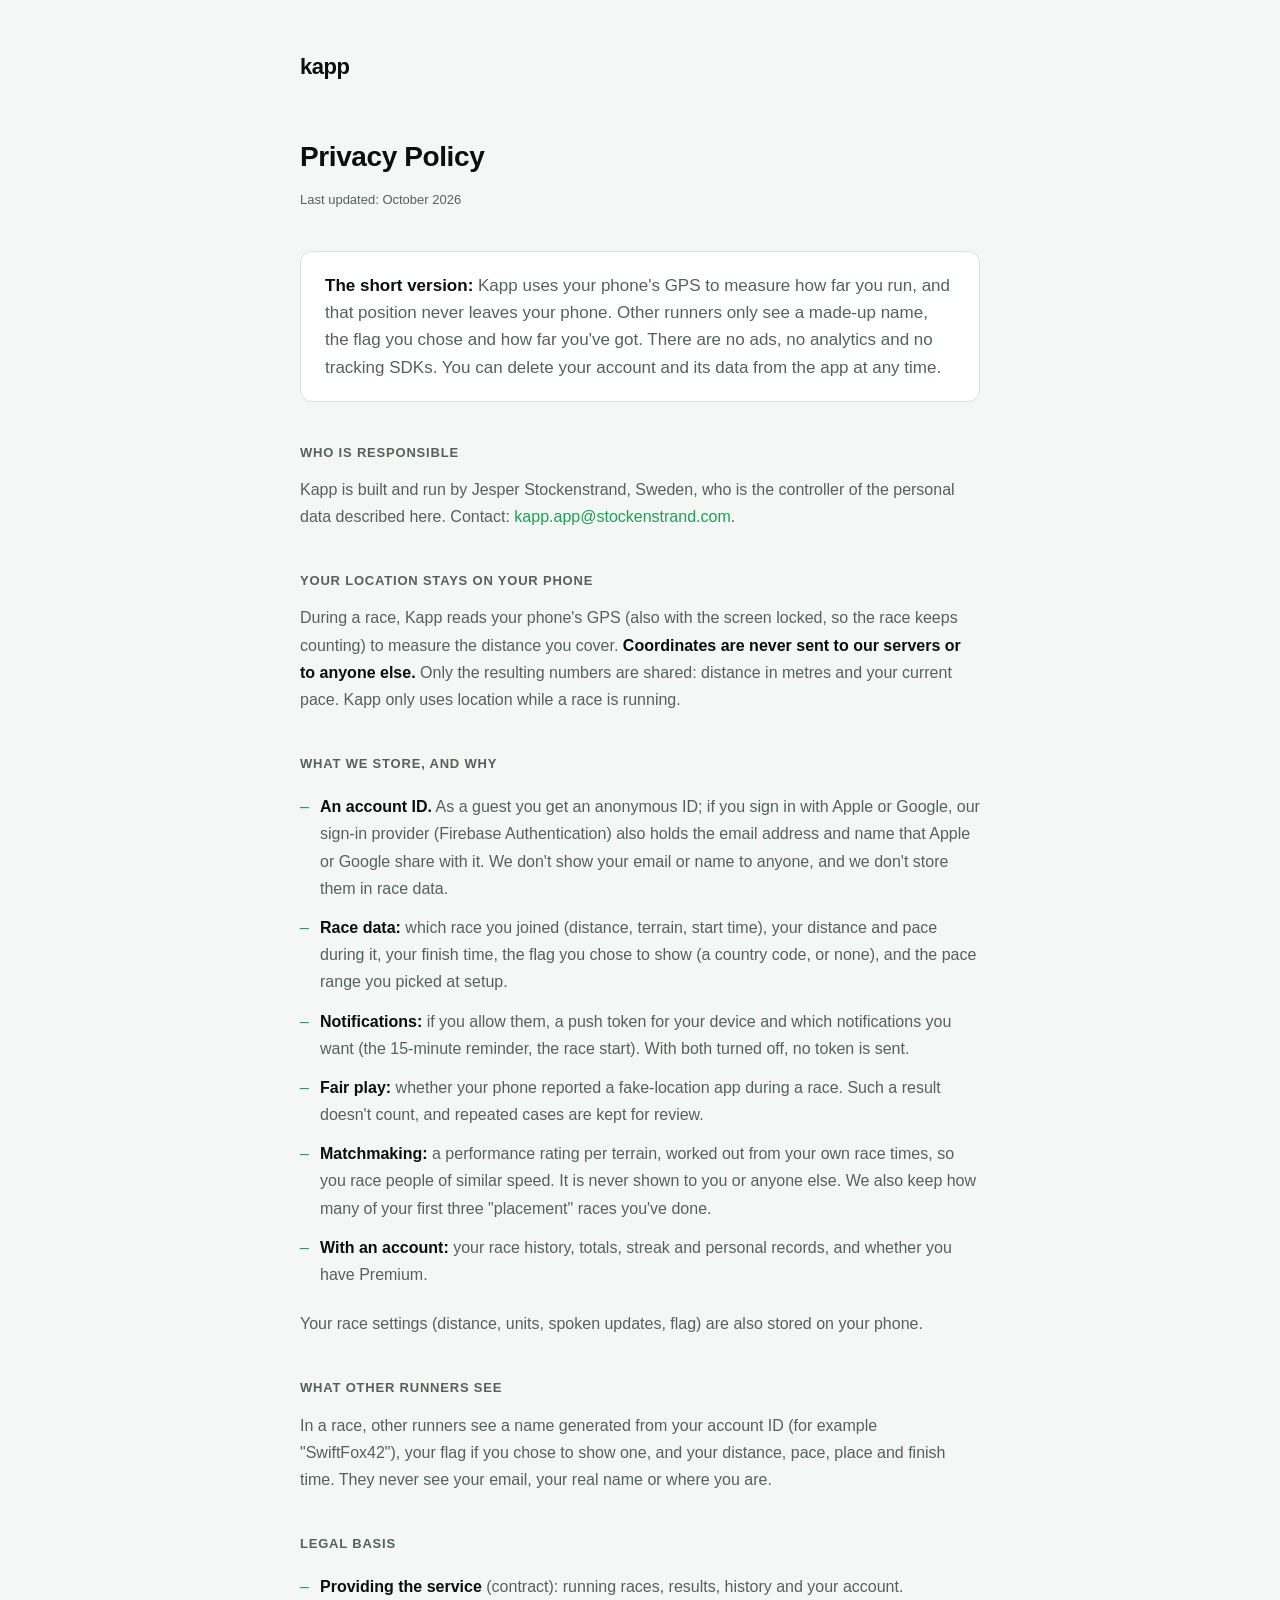
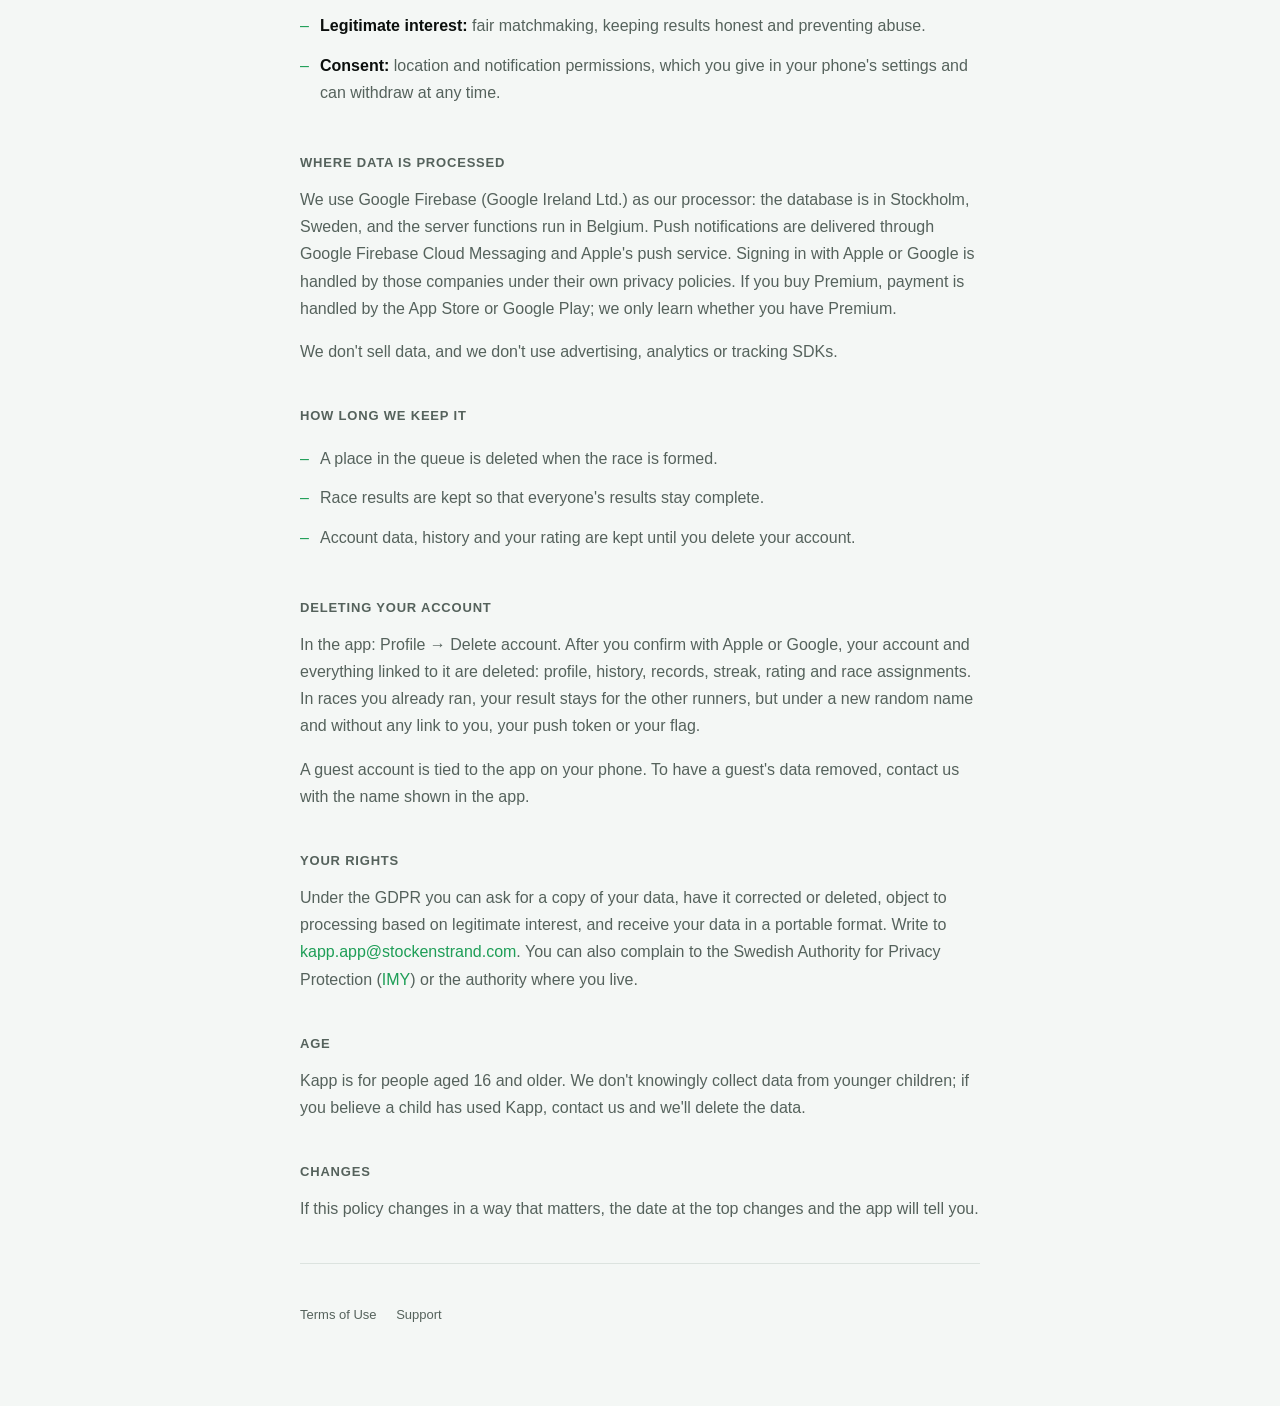
==== privacy.html @ 86545ce7 "Privacy policy, terms and support pages for Kapp" ====
<!DOCTYPE html>
<html lang="en">
<head>
  <meta charset="UTF-8" />
  <meta name="viewport" content="width=device-width, initial-scale=1.0" />
  <title>Privacy Policy — Kapp</title>
  <link rel="stylesheet" href="style.css" />
</head>
<body>
  <div class="container">

    <a class="wordmark" href="./">kapp</a>

    <h1>Privacy Policy</h1>
    <p class="updated">Last updated: October 2026</p>

    <div class="lead">
      <strong>The short version:</strong> Kapp uses your phone's GPS to measure how far you run, and that position never leaves your phone. Other runners only see a made-up name, the flag you chose and how far you've got. There are no ads, no analytics and no tracking SDKs. You can delete your account and its data from the app at any time.
    </div>

    <h2>Who is responsible</h2>
    <p>Kapp is built and run by Jesper Stockenstrand, Sweden, who is the controller of the personal data described here. Contact: <a href="mailto:kapp.app@stockenstrand.com">kapp.app@stockenstrand.com</a>.</p>

    <h2>Your location stays on your phone</h2>
    <p>During a race, Kapp reads your phone's GPS (also with the screen locked, so the race keeps counting) to measure the distance you cover. <strong>Coordinates are never sent to our servers or to anyone else.</strong> Only the resulting numbers are shared: distance in metres and your current pace. Kapp only uses location while a race is running.</p>

    <h2>What we store, and why</h2>
    <ul>
      <li><strong>An account ID.</strong> As a guest you get an anonymous ID; if you sign in with Apple or Google, our sign-in provider (Firebase Authentication) also holds the email address and name that Apple or Google share with it. We don't show your email or name to anyone, and we don't store them in race data.</li>
      <li><strong>Race data:</strong> which race you joined (distance, terrain, start time), your distance and pace during it, your finish time, the flag you chose to show (a country code, or none), and the pace range you picked at setup.</li>
      <li><strong>Notifications:</strong> if you allow them, a push token for your device and which notifications you want (the 15-minute reminder, the race start). With both turned off, no token is sent.</li>
      <li><strong>Fair play:</strong> whether your phone reported a fake-location app during a race. Such a result doesn't count, and repeated cases are kept for review.</li>
      <li><strong>Matchmaking:</strong> a performance rating per terrain, worked out from your own race times, so you race people of similar speed. It is never shown to you or anyone else. We also keep how many of your first three "placement" races you've done.</li>
      <li><strong>With an account:</strong> your race history, totals, streak and personal records, and whether you have Premium.</li>
    </ul>
    <p>Your race settings (distance, units, spoken updates, flag) are also stored on your phone.</p>

    <h2>What other runners see</h2>
    <p>In a race, other runners see a name generated from your account ID (for example "SwiftFox42"), your flag if you chose to show one, and your distance, pace, place and finish time. They never see your email, your real name or where you are.</p>

    <h2>Legal basis</h2>
    <ul>
      <li><strong>Providing the service</strong> (contract): running races, results, history and your account.</li>
      <li><strong>Legitimate interest:</strong> fair matchmaking, keeping results honest and preventing abuse.</li>
      <li><strong>Consent:</strong> location and notification permissions, which you give in your phone's settings and can withdraw at any time.</li>
    </ul>

    <h2>Where data is processed</h2>
    <p>We use Google Firebase (Google Ireland Ltd.) as our processor: the database is in Stockholm, Sweden, and the server functions run in Belgium. Push notifications are delivered through Google Firebase Cloud Messaging and Apple's push service. Signing in with Apple or Google is handled by those companies under their own privacy policies. If you buy Premium, payment is handled by the App Store or Google Play; we only learn whether you have Premium.</p>
    <p>We don't sell data, and we don't use advertising, analytics or tracking SDKs.</p>

    <h2>How long we keep it</h2>
    <ul>
      <li>A place in the queue is deleted when the race is formed.</li>
      <li>Race results are kept so that everyone's results stay complete.</li>
      <li>Account data, history and your rating are kept until you delete your account.</li>
    </ul>

    <h2>Deleting your account</h2>
    <p>In the app: Profile → Delete account. After you confirm with Apple or Google, your account and everything linked to it are deleted: profile, history, records, streak, rating and race assignments. In races you already ran, your result stays for the other runners, but under a new random name and without any link to you, your push token or your flag.</p>
    <p>A guest account is tied to the app on your phone. To have a guest's data removed, contact us with the name shown in the app.</p>

    <h2>Your rights</h2>
    <p>Under the GDPR you can ask for a copy of your data, have it corrected or deleted, object to processing based on legitimate interest, and receive your data in a portable format. Write to <a href="mailto:kapp.app@stockenstrand.com">kapp.app@stockenstrand.com</a>. You can also complain to the Swedish Authority for Privacy Protection (<a href="https://www.imy.se">IMY</a>) or the authority where you live.</p>

    <h2>Age</h2>
    <p>Kapp is for people aged 16 and older. We don't knowingly collect data from younger children; if you believe a child has used Kapp, contact us and we'll delete the data.</p>

    <h2>Changes</h2>
    <p>If this policy changes in a way that matters, the date at the top changes and the app will tell you.</p>

    <hr />
    <footer>
      <a href="terms.html">Terms of Use</a>
      <a href="support.html">Support</a>
    </footer>
  </div>
</body>
</html>
---- style.css ----
*, *::before, *::after { box-sizing: border-box; margin: 0; padding: 0; }
:root {
  --bg: #0B0F0D; --surface: #151B18; --border: #2A3430;
  --text: #EEF3F0; --text-secondary: #9AA8A1; --accent: #3DDC84;
}
@media (prefers-color-scheme: light) {
  :root { --bg: #F4F7F5; --surface: #FFFFFF; --border: #DCE3DF;
          --text: #0B0F0D; --text-secondary: #55625C; --accent: #1E9E57; }
}
body { background: var(--bg); color: var(--text);
  font-family: -apple-system, BlinkMacSystemFont, "Segoe UI", Roboto, sans-serif;
  font-size: 16px; line-height: 1.7; padding: 48px 20px 80px; }
.container { max-width: 680px; margin: 0 auto; }
.wordmark { font-size: 22px; font-weight: 700; letter-spacing: -0.5px; color: var(--text);
  margin-bottom: 48px; display: block; text-decoration: none; }
h1 { font-size: 28px; font-weight: 700; letter-spacing: -0.4px; margin-bottom: 8px; }
.updated { font-size: 13px; color: var(--text-secondary); margin-bottom: 40px; }
.lead { font-size: 17px; color: var(--text-secondary); margin-bottom: 40px; padding: 20px 24px;
  background: var(--surface); border-radius: 12px; border: 1px solid var(--border); line-height: 1.6; }
.lead strong { color: var(--text); }
h2 { font-size: 13px; font-weight: 600; letter-spacing: 0.8px; text-transform: uppercase;
  color: var(--text-secondary); margin-top: 40px; margin-bottom: 12px; }
h3 { font-size: 16px; margin-bottom: 6px; }
p { color: var(--text-secondary); margin-bottom: 16px; }
p strong, li strong { color: var(--text); font-weight: 600; }
ul { list-style: none; margin-bottom: 16px; }
ul li { color: var(--text-secondary); padding: 6px 0 6px 20px; position: relative; }
ul li::before { content: "–"; position: absolute; left: 0; color: var(--accent); }
.card { background: var(--surface); border: 1px solid var(--border); border-radius: 12px;
  padding: 18px 20px; margin-bottom: 12px; }
.card p:last-child { margin-bottom: 0; }
a { color: var(--accent); text-decoration: none; }
a:hover { text-decoration: underline; }
hr { border: none; border-top: 1px solid var(--border); margin: 40px 0; }
footer { font-size: 13px; color: var(--text-secondary); }
footer a { color: var(--text-secondary); margin-right: 16px; }
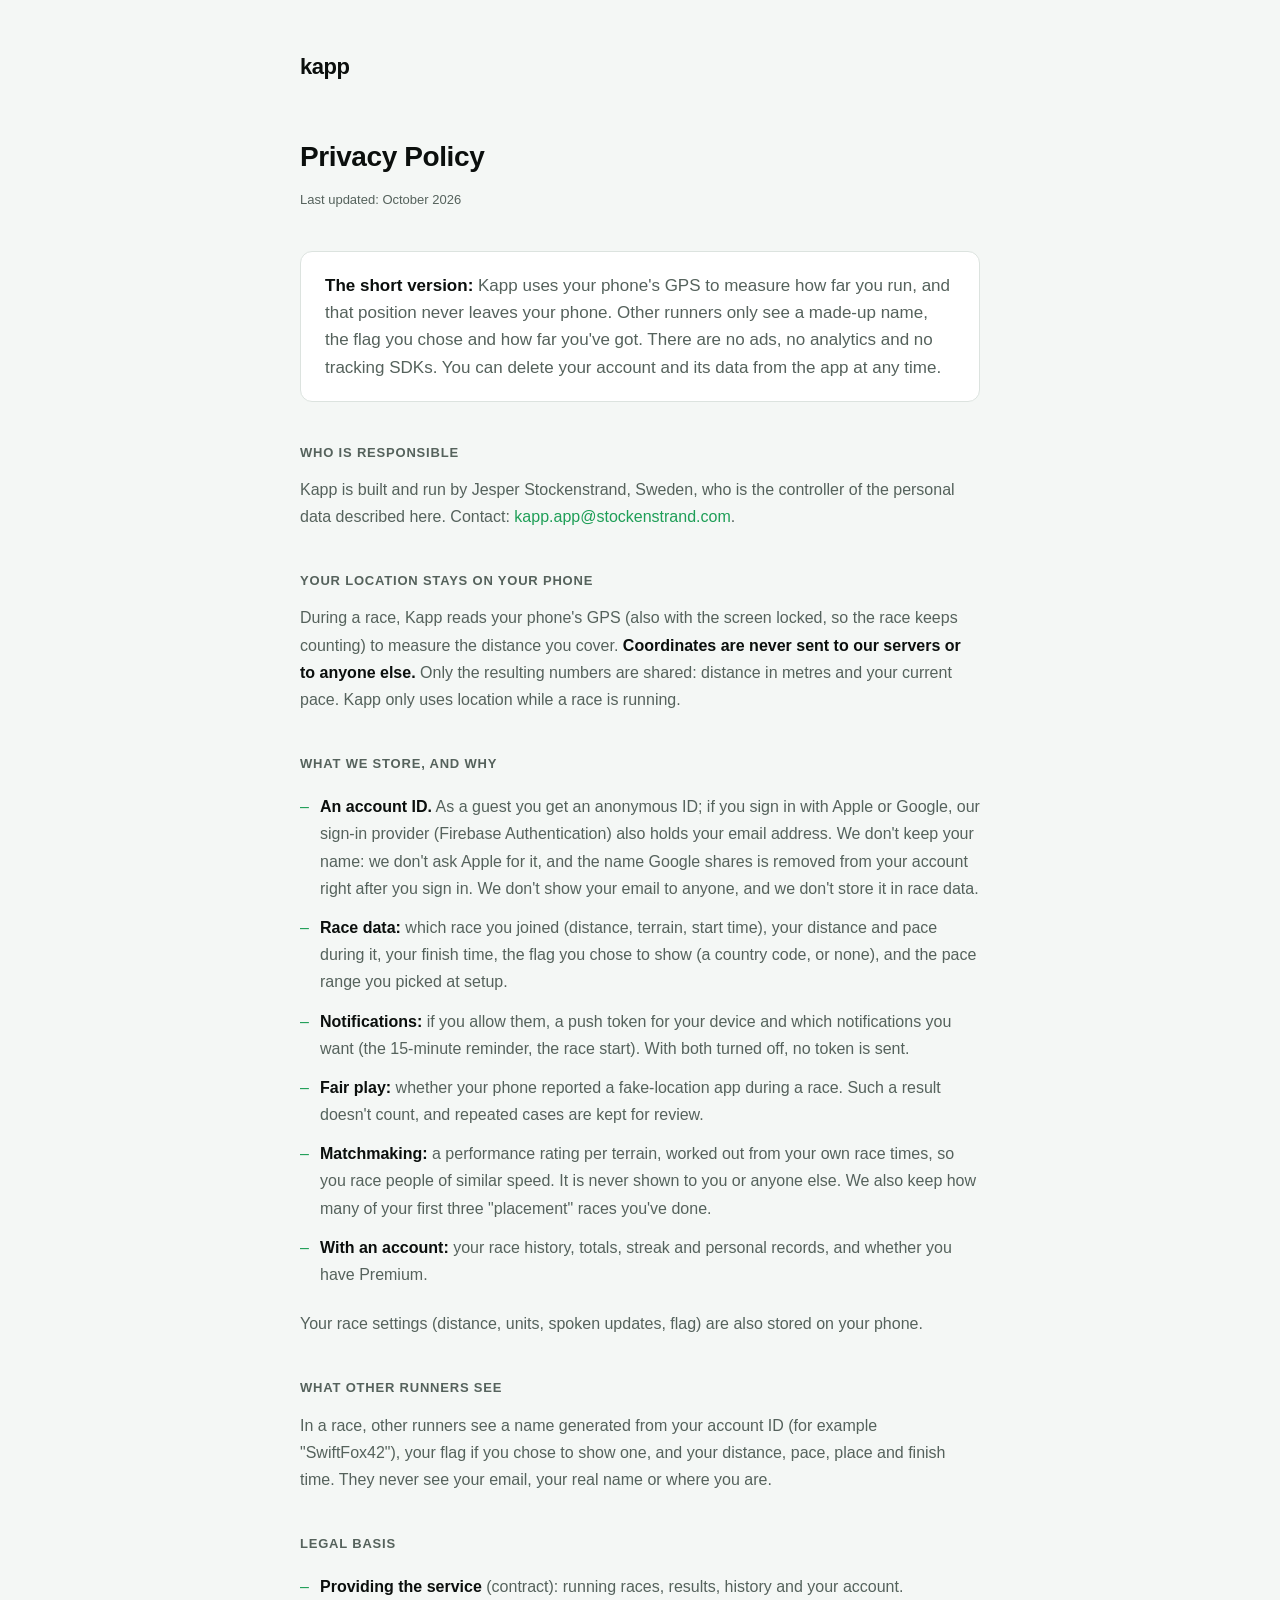
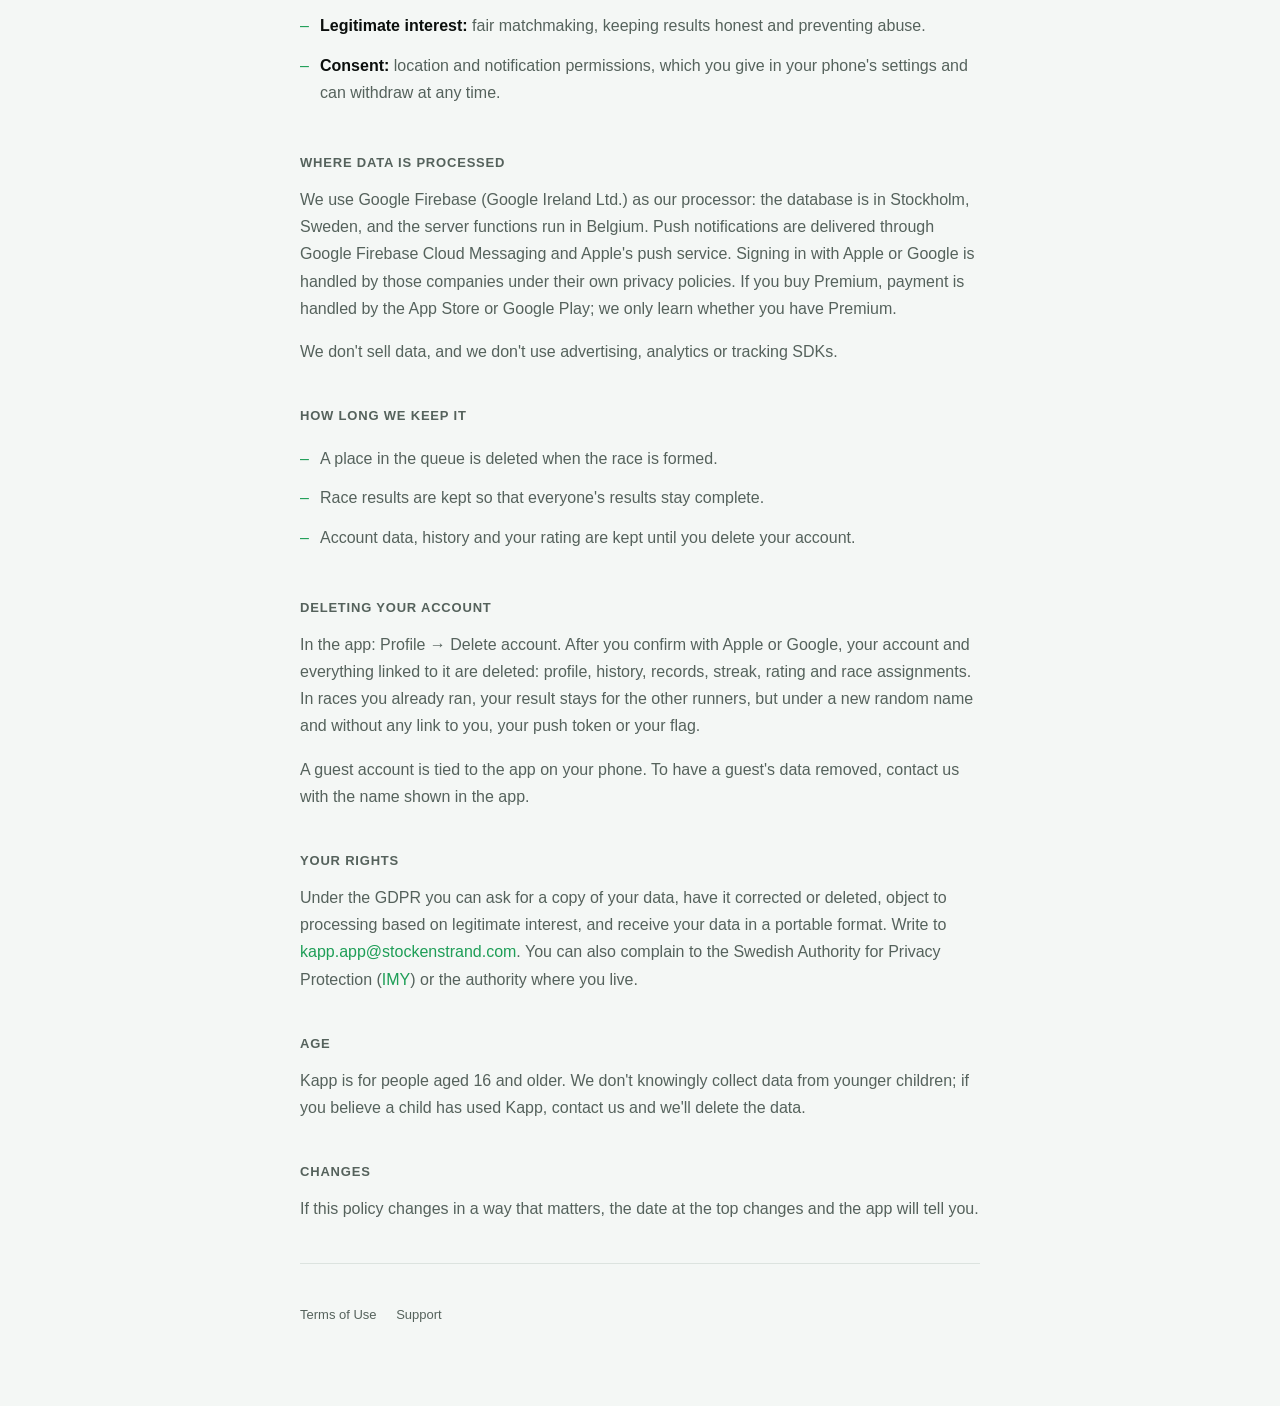
==== commit 25829f84: "privacy: Kapp no longer keeps the Apple/Google account name Matches the app from 0.27.8 (#108): Appl" ====
--- a/privacy.html
+++ b/privacy.html
@@ -26,7 +26,7 @@
 
     <h2>What we store, and why</h2>
     <ul>
-      <li><strong>An account ID.</strong> As a guest you get an anonymous ID; if you sign in with Apple or Google, our sign-in provider (Firebase Authentication) also holds the email address and name that Apple or Google share with it. We don't show your email or name to anyone, and we don't store them in race data.</li>
+      <li><strong>An account ID.</strong> As a guest you get an anonymous ID; if you sign in with Apple or Google, our sign-in provider (Firebase Authentication) also holds your email address. We don't keep your name: we don't ask Apple for it, and the name Google shares is removed from your account right after you sign in. We don't show your email to anyone, and we don't store it in race data.</li>
       <li><strong>Race data:</strong> which race you joined (distance, terrain, start time), your distance and pace during it, your finish time, the flag you chose to show (a country code, or none), and the pace range you picked at setup.</li>
       <li><strong>Notifications:</strong> if you allow them, a push token for your device and which notifications you want (the 15-minute reminder, the race start). With both turned off, no token is sent.</li>
       <li><strong>Fair play:</strong> whether your phone reported a fake-location app during a race. Such a result doesn't count, and repeated cases are kept for review.</li>
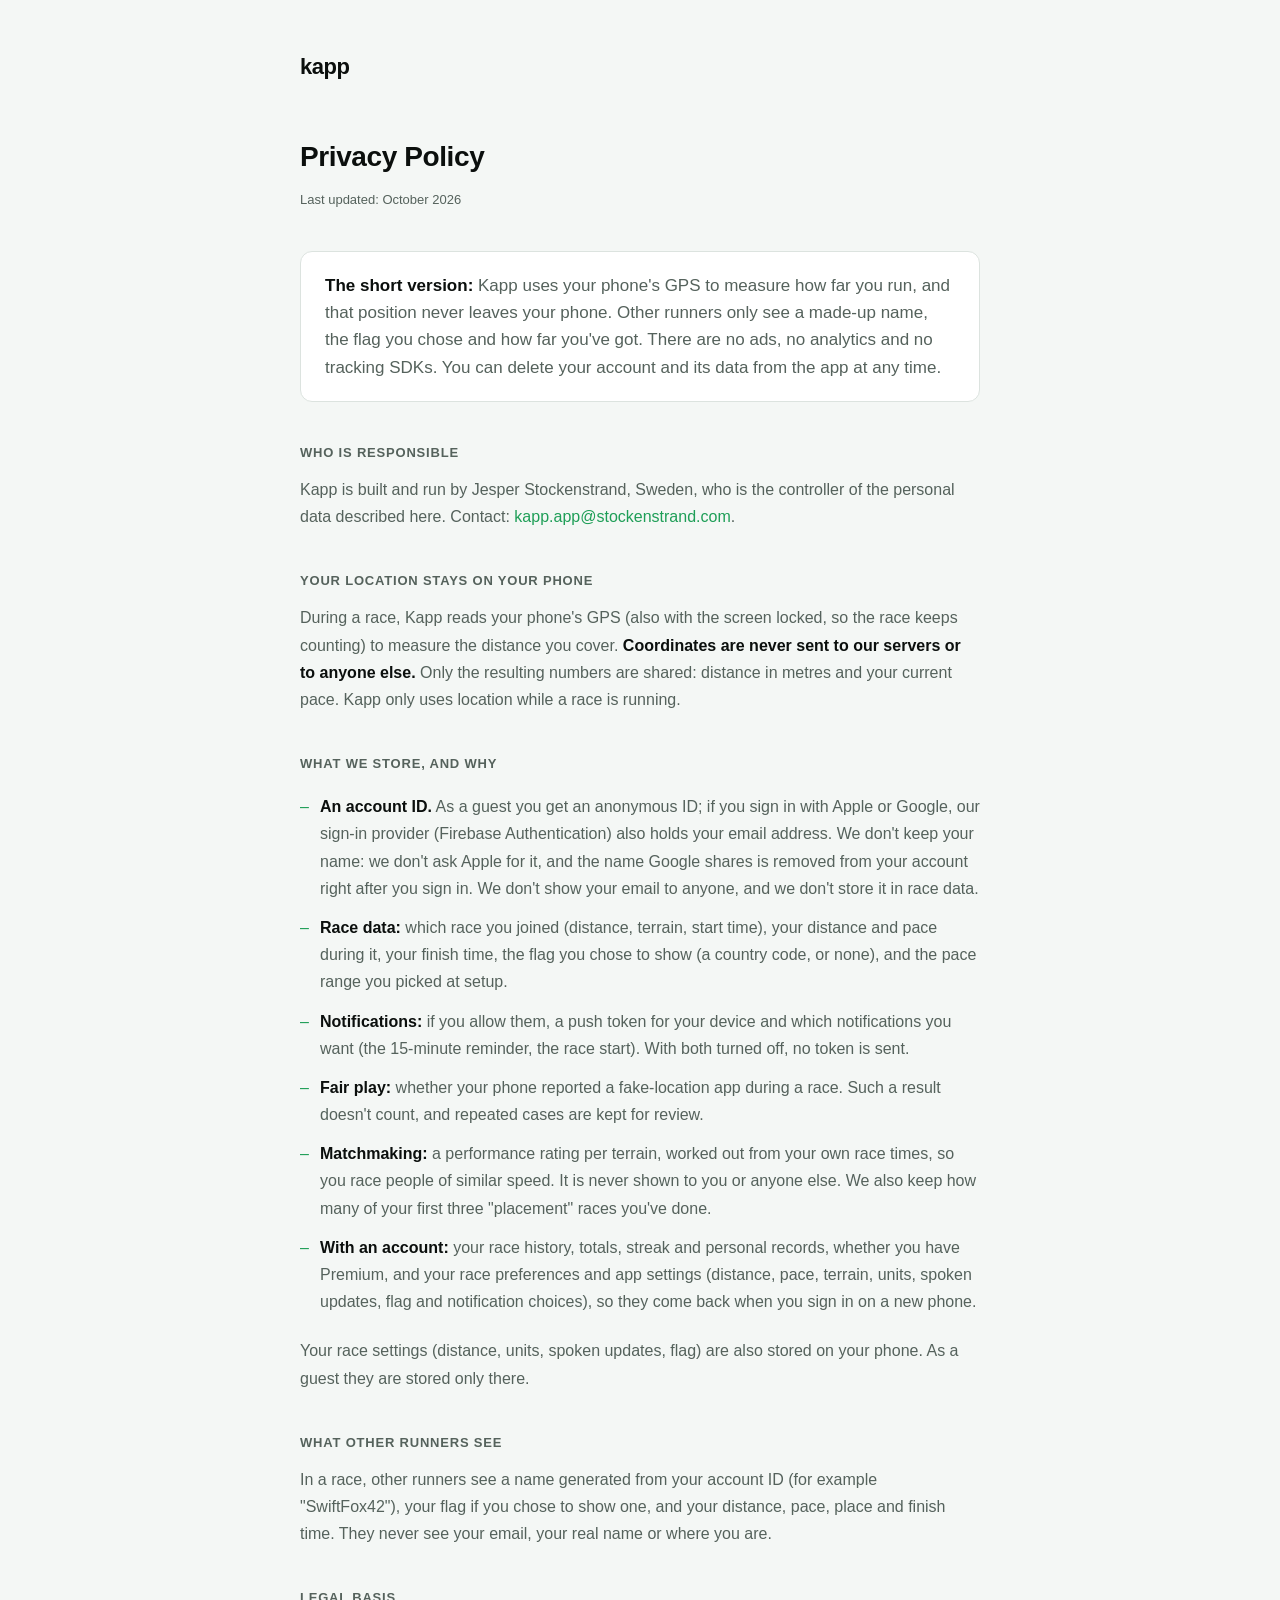
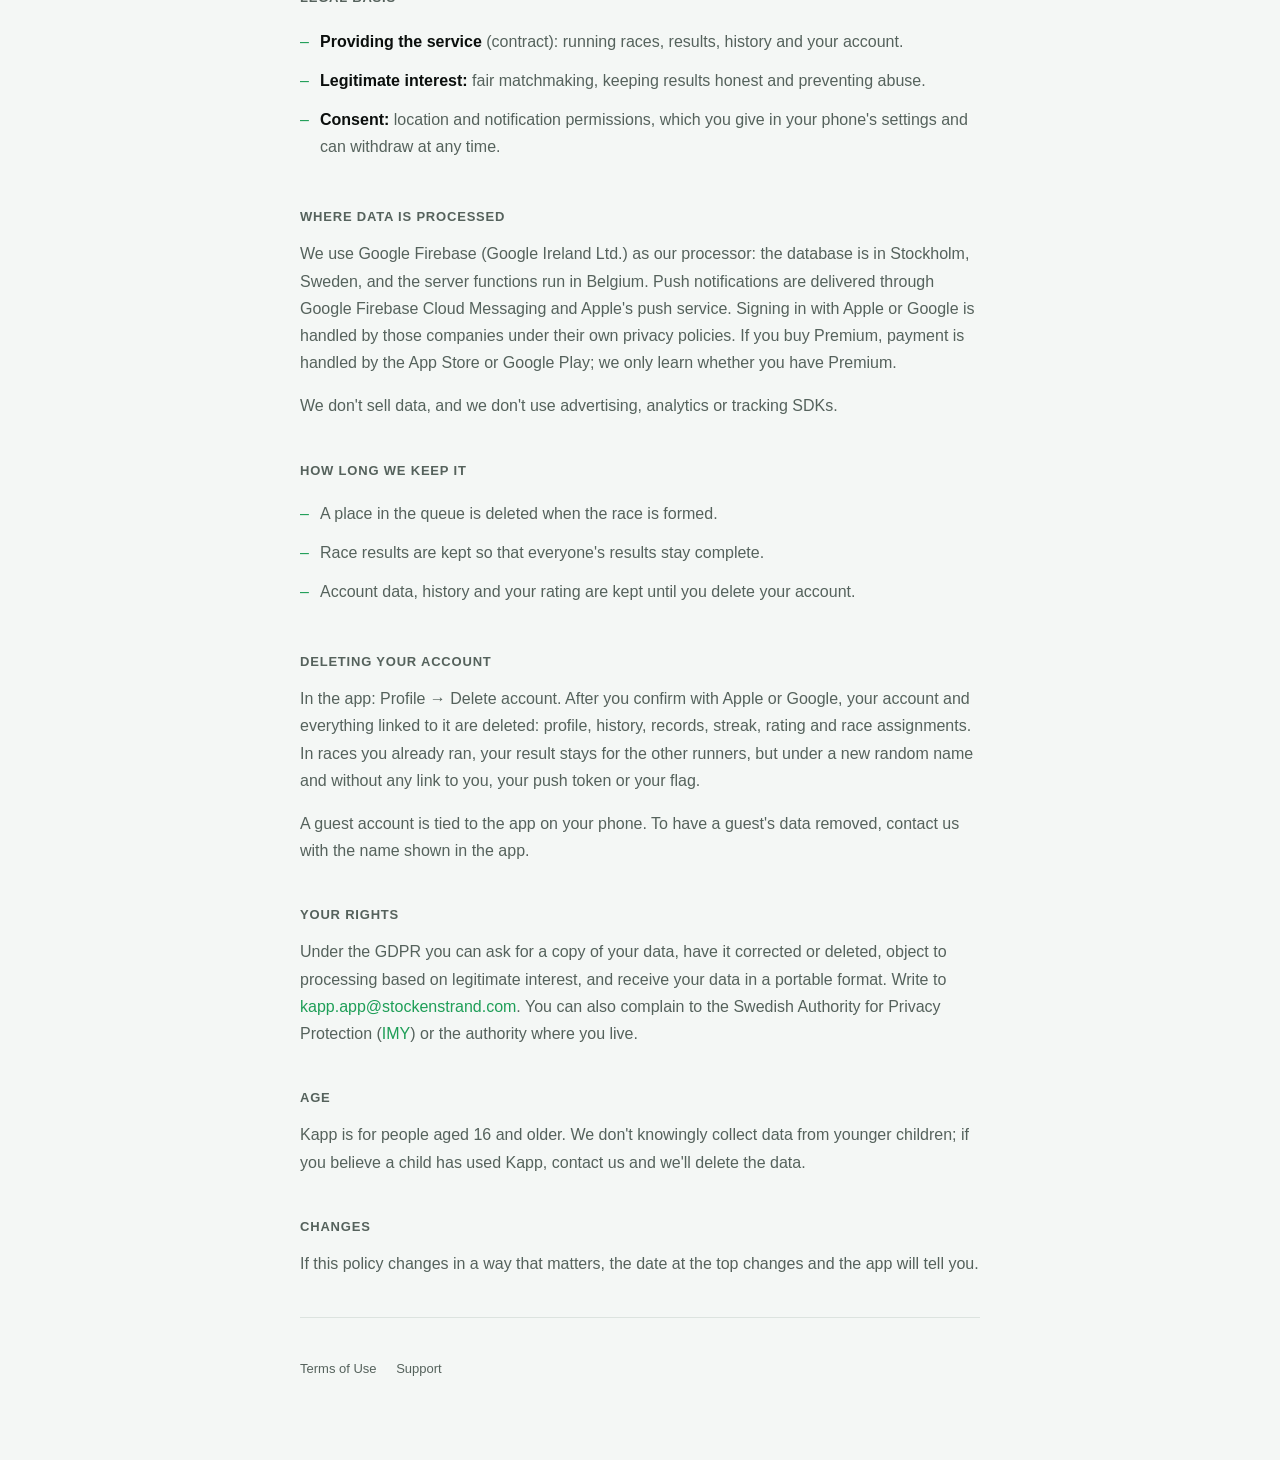
==== commit 0bffe4e9: "privacy: account settings are stored with the account (#109) Co-Authored-By: Claude Opus 5.5 <norepl" ====
--- a/privacy.html
+++ b/privacy.html
@@ -31,9 +31,9 @@
       <li><strong>Notifications:</strong> if you allow them, a push token for your device and which notifications you want (the 15-minute reminder, the race start). With both turned off, no token is sent.</li>
       <li><strong>Fair play:</strong> whether your phone reported a fake-location app during a race. Such a result doesn't count, and repeated cases are kept for review.</li>
       <li><strong>Matchmaking:</strong> a performance rating per terrain, worked out from your own race times, so you race people of similar speed. It is never shown to you or anyone else. We also keep how many of your first three "placement" races you've done.</li>
-      <li><strong>With an account:</strong> your race history, totals, streak and personal records, and whether you have Premium.</li>
+      <li><strong>With an account:</strong> your race history, totals, streak and personal records, whether you have Premium, and your race preferences and app settings (distance, pace, terrain, units, spoken updates, flag and notification choices), so they come back when you sign in on a new phone.</li>
     </ul>
-    <p>Your race settings (distance, units, spoken updates, flag) are also stored on your phone.</p>
+    <p>Your race settings (distance, units, spoken updates, flag) are also stored on your phone. As a guest they are stored only there.</p>
 
     <h2>What other runners see</h2>
     <p>In a race, other runners see a name generated from your account ID (for example "SwiftFox42"), your flag if you chose to show one, and your distance, pace, place and finish time. They never see your email, your real name or where you are.</p>
@@ -56,7 +56,7 @@
       <li>Account data, history and your rating are kept until you delete your account.</li>
     </ul>
 
-    <h2>Deleting your account</h2>
+    <h2 id="delete-account">Deleting your account</h2>
     <p>In the app: Profile → Delete account. After you confirm with Apple or Google, your account and everything linked to it are deleted: profile, history, records, streak, rating and race assignments. In races you already ran, your result stays for the other runners, but under a new random name and without any link to you, your push token or your flag.</p>
     <p>A guest account is tied to the app on your phone. To have a guest's data removed, contact us with the name shown in the app.</p>
 
